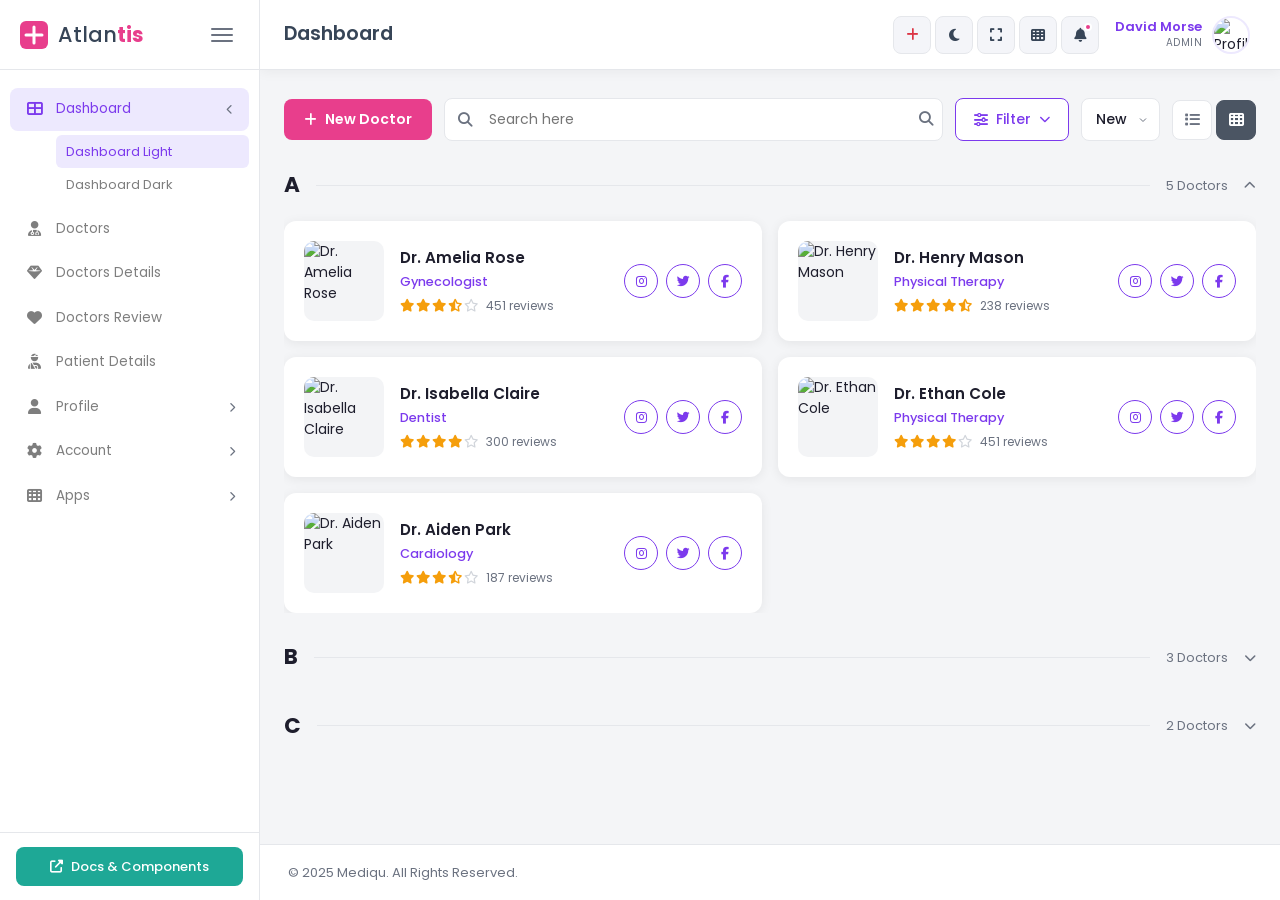
==== doctors.html @ 60a99cbd "worked on the doctors page" ====
<!doctype html>
<html lang="en">
  <head>
    <meta charset="UTF-8" />
    <meta name="viewport" content="width=device-width, initial-scale=1.0" />
    <title>Atlantis - Doctors</title>

    <!-- Google Font -->
    <link
      href="https://fonts.googleapis.com/css2?family=Poppins:wght@300;400;500;600;700&display=swap"
      rel="stylesheet"
    />

    <!-- Bootstrap 5 -->
    <link
      href="https://cdn.jsdelivr.net/npm/bootstrap@5.3.3/dist/css/bootstrap.min.css"
      rel="stylesheet"
    />

    <!-- Font Awesome -->
    <link
      href="https://cdnjs.cloudflare.com/ajax/libs/font-awesome/6.5.0/css/all.min.css"
      rel="stylesheet"
    />

     <!-- App CSS -->
    <link rel="stylesheet" href="css/layout.css" />
    <link rel="stylesheet" href="css/sidebar.css" />
    <link rel="stylesheet" href="css/header.css" />
    <link rel="stylesheet" href="css/dashboard.css" />
    <style>
      /* ── Reset & Base ── */
      *, *::before, *::after { box-sizing: border-box; margin: 0; padding: 0; }

      :root {
        --sidebar-w: 260px;
        --sidebar-collapsed-w: 70px;
        --header-h: 64px;
        --primary: #7c3aed;
        --primary-light: #ede9fe;
        --danger: #e83e8c;
        --success: #22c55e;
        --warning: #f59e0b;
        --info: #06b6d4;
        --text: #1e1e2d;
        --text-muted: #6b7280;
        --border: #e5e7eb;
        --bg: #f4f5f7;
        --card-bg: #ffffff;
        --sidebar-bg: #ffffff;
        --header-bg: #ffffff;
        --star: #f59e0b;
        --shadow: 0 2px 12px rgba(0,0,0,.07);
        --radius: 12px;
      }

      body {
        font-family: 'Poppins', sans-serif;
        background: var(--bg);
        color: var(--text);
        display: flex;
        min-height: 100vh;
      }

      /* ── Main Wrapper ── */
      .main-wrapper {
        margin-left: var(--sidebar-w);
        flex: 1;
        display: flex;
        flex-direction: column;
        min-height: 100vh;
        transition: margin-left .25s ease;
      }


      /* ── Page Content ── */
      .content-body { 
        flex: 1;
         padding: 28px 24px; 
        }

      /* ── Doctors Toolbar ── */
      .doctors-toolbar {
        display: flex;
        align-items: center;
        gap: 12px;
        margin-bottom: 28px;
        flex-wrap: wrap;
      }

      .btn-new-doctor {
        display: inline-flex;
        align-items: center;
        gap: 8px;
        background: var(--danger);
        color: #fff;
        font-size: .875rem;
        font-weight: 600;
        padding: 10px 20px;
        border-radius: 8px;
        border: none;
        cursor: pointer;
        white-space: nowrap;
        transition: opacity .2s;
        text-decoration: none;
      }
      .btn-new-doctor:hover { opacity: .88; color: #fff; }

      .search-wrap {
        flex: 1;
        min-width: 200px;
        position: relative;
      }
      .search-wrap input {
        width: 100%;
        padding: 10px 16px 10px 44px;
        border: 1.5px solid var(--border);
        border-radius: 8px;
        font-family: 'Poppins', sans-serif;
        font-size: .875rem;
        background: var(--card-bg);
        color: var(--text);
        outline: none;
        transition: border-color .2s;
      }
      .search-wrap input:focus { border-color: var(--primary); }
      .search-wrap .search-icon {
        position: absolute; left: 14px; top: 50%; transform: translateY(-50%);
        color: var(--text-muted); font-size: .9rem;
      }
      .search-wrap .search-submit {
        position: absolute; right: 10px; top: 50%; transform: translateY(-50%);
        background: none; border: none; cursor: pointer;
        color: var(--text-muted); font-size: .9rem;
      }

      .filter-btn {
        display: inline-flex; align-items: center; gap: 8px;
        padding: 10px 18px;
        border: 1.5px solid var(--primary);
        border-radius: 8px;
        background: var(--card-bg);
        color: var(--primary);
        font-family: 'Poppins', sans-serif;
        font-size: .875rem;
        font-weight: 500;
        cursor: pointer;
        white-space: nowrap;
        transition: background .15s;
      }
      .filter-btn:hover { background: var(--primary-light); }

      .sort-select {
        padding: 10px 32px 10px 14px;
        border: 1.5px solid var(--border);
        border-radius: 8px;
        background: var(--card-bg);
        color: var(--text);
        font-family: 'Poppins', sans-serif;
        font-size: .875rem;
        font-weight: 500;
        cursor: pointer;
        outline: none;
        appearance: none;
        background-image: url("data:image/svg+xml,%3Csvg xmlns='http://www.w3.org/2000/svg' width='12' height='12' viewBox='0 0 24 24' fill='none' stroke='%236b7280' stroke-width='2'%3E%3Cpath d='M6 9l6 6 6-6'/%3E%3C/svg%3E");
        background-repeat: no-repeat;
        background-position: right 10px center;
      }

      .view-toggle {
        display: flex; gap: 4px;
      }
      .view-btn {
        width: 40px; height: 40px;
        display: flex; align-items: center; justify-content: center;
        border: 1.5px solid var(--border);
        border-radius: 8px;
        background: var(--card-bg);
        cursor: pointer;
        color: var(--text-muted);
        font-size: .95rem;
        transition: all .15s;
      }
      .view-btn.active {
        background: #4b5563;
        color: #fff;
        border-color: #4b5563;
      }
      .view-btn:not(.active):hover { background: var(--primary-light); color: var(--primary); border-color: var(--primary); }

      /* ── Alpha Section ── */
      .alpha-section { margin-bottom: 28px; }

      .alpha-header {
        display: flex;
        align-items: center;
        gap: 16px;
        margin-bottom: 8px;
        cursor: pointer;
        user-select: none;
      }
      .alpha-header:hover .alpha-letter { color: var(--primary); }

      .alpha-letter {
        font-size: 1.35rem;
        font-weight: 700;
        color: var(--text);
        flex-shrink: 0;
        transition: color .2s;
      }
      .alpha-line {
        flex: 1;
        height: 1px;
        background: var(--border);
      }
      .alpha-count {
        font-size: .8rem;
        color: var(--text-muted);
        flex-shrink: 0;
      }
      .alpha-arrow {
        font-size: .75rem;
        color: var(--text-muted);
        flex-shrink: 0;
        transition: transform .28s ease;
      }
      .alpha-section.open .alpha-arrow { transform: rotate(180deg); }

      /* Accordion body */
      .alpha-body {
        overflow: hidden;
        max-height: 0;
        opacity: 0;
        transition: max-height .38s ease, opacity .28s ease, padding .28s ease;
        padding-top: 0;
      }
      .alpha-section.open .alpha-body {
        max-height: 3000px;
        opacity: 1;
        padding-top: 12px;
      }


      /* ── Doctor Card ── */
      .doctors-grid {
        display: grid;
        grid-template-columns: repeat(2, 1fr);
        gap: 16px;
      }

      @media (max-width: 900px) {
        .doctors-grid { grid-template-columns: 1fr; }
      }

      .doctor-card {
        background: var(--card-bg);
        border-radius: var(--radius);
        box-shadow: var(--shadow);
        padding: 20px;
        display: flex;
        align-items: center;
        gap: 16px;
        transition: box-shadow .2s, transform .2s;
      }
      .doctor-card:hover {
        box-shadow: 0 6px 24px rgba(124,58,237,.12);
        transform: translateY(-2px);
      }

      .doctor-photo {
        width: 80px; height: 80px;
        border-radius: 10px;
        object-fit: cover;
        flex-shrink: 0;
        background: #f3f4f6;
      }

      .doctor-info { flex: 1; min-width: 0; }
      .doctor-name {
        font-size: .95rem;
        font-weight: 600;
        color: var(--text);
        margin-bottom: 2px;
        white-space: nowrap;
        overflow: hidden;
        text-overflow: ellipsis;
      }
      .doctor-specialty {
        font-size: .8rem;
        font-weight: 500;
        color: var(--primary);
        margin-bottom: 6px;
      }

      .stars { display: flex; align-items: center; gap: 2px; }
      .star-icon { color: var(--star); font-size: .8rem; }
      .star-icon.half { color: var(--star); }
      .star-icon.empty { color: #d1d5db; }
      .reviews-count { font-size: .75rem; color: var(--text-muted); margin-left: 6px; }

      .social-icons {
        display: flex;
        gap: 8px;
        margin-left: auto;
        flex-shrink: 0;
      }
      .social-btn {
        width: 34px; height: 34px;
        border-radius: 50%;
        border: 1.5px solid var(--primary);
        background: none;
        display: flex; align-items: center; justify-content: center;
        color: var(--primary);
        font-size: .8rem;
        text-decoration: none;
        cursor: pointer;
        transition: background .15s, color .15s;
      }
      .social-btn:hover { background: var(--primary); color: #fff; }


         /* ── Dark theme ── */
      [data-theme="dark"] {
        --bg: #1a1a2e;
        --card-bg: #16213e;
        --sidebar-bg: #16213e;
        --header-bg: #16213e;
        --text: #e2e8f0;
        --text-muted: #94a3b8;
        --border: #2d3748;
        --primary-light: rgba(124,58,237,.15);
        --shadow: 0 2px 12px rgba(0,0,0,.3);
      }


      /* ── Mobile Responsiveness*/
@media (max-width: 768px) {
  .sidebar {
    position: fixed;
    left: -260px;
    z-index: 1050;
    transition: left 0.3s ease;
  }
  
  .sidebar.show {
    left: 0;
  }
  
  .main-wrapper {
    margin-left: 0 !important;
    width: 100%;
  }
  
  /* Sidebar overlay */
  .sidebar-overlay {
    position: fixed;
    top: 0;
    left: 0;
    right: 0;
    bottom: 0;
    background: rgba(0,0,0,0.5);
    z-index: 1040;
    opacity: 0;
    visibility: hidden;
    transition: opacity 0.3s ease, visibility 0.3s ease;
  }
  
  .sidebar-overlay.show {
    opacity: 1;
    visibility: visible;
  }
  
  /* Content body */
  .content-body {
    padding: 20px 16px !important;
  }
  
  .doctors-toolbar {
    display: grid;
    grid-template-columns: 1fr 1fr;
    gap: 12px;
    margin-bottom: 20px;
  }
  
  .btn-new-doctor {
    grid-column: 1 / -1;
    justify-content: center;
    width: 100%;
  }
  
  .search-wrap {
    grid-column: 1 / -1;
    min-width: auto;
  }
  
  .filter-btn {
    width: 100%;
    justify-content: center;
  }
  
  .sort-select {
    width: 100%;
  }
  
  .view-toggle {
    justify-content: center;
  }
  
  /* Alpha section headers */
  .alpha-header {
    gap: 12px;
    margin-bottom: 12px;
  }
  
  .alpha-letter {
    font-size: 1.2rem;
  }
  
  .alpha-count {
    font-size: 0.7rem;
  }
  
  /* Doctor cards */
  .doctors-grid {
    grid-template-columns: 1fr !important;
    gap: 14px;
  }
  
  .doctor-card {
    padding: 16px;
    gap: 12px;
    flex-wrap: wrap;
  }
  
  .doctor-photo {
    width: 70px;
    height: 70px;
  }
  
  .doctor-info {
    flex: 1;
    min-width: calc(100% - 82px);
  }
  
  .doctor-name {
    font-size: 0.9rem;
    white-space: normal;
    word-break: break-word;
  }
  
  .doctor-specialty {
    font-size: 0.75rem;
  }
  
  .stars {
    flex-wrap: wrap;
  }
  
  .star-icon {
    font-size: 0.7rem;
  }
  
  .reviews-count {
    font-size: 0.65rem;
  }
  
  .social-icons {
    width: 100%;
    justify-content: flex-start;
    margin-left: 0;
    gap: 6px;
  }
  
  .social-btn {
    width: 30px;
    height: 30px;
    font-size: 0.7rem;
  }
  
  .top-header .header-actions .d-none {
    display: none !important;
  }
  
  .profile-info {
    display: none;
  }
  
  .header-inner {
    padding: 0 12px;
  }
  
  .hamburger-btn {
    display: flex !important;
  }
  
  /* Page title */
  .page-title {
    font-size: 1rem;
  }
  
  /* Footer */
  .app-footer {
    padding: 12px 16px;
    font-size: 0.7rem;
    text-align: center;
  }
}

/*  480px (small phones) */
@media (max-width: 480px) {
  .content-body {
    padding: 16px 12px !important;
  }
  
  .doctors-toolbar {
    gap: 8px;
  }
  
  .btn-new-doctor {
    padding: 8px 16px;
    font-size: 0.8rem;
  }
  
  .filter-btn,
  .sort-select {
    padding: 8px 14px;
    font-size: 0.75rem;
  }
  
  .doctor-card {
    padding: 14px;
  }
  
  .doctor-photo {
    width: 60px;
    height: 60px;
  }
  
  .doctor-name {
    font-size: 0.85rem;
  }
  
  .alpha-letter {
    font-size: 1rem;
  }
  
  .alpha-count {
    font-size: 0.65rem;
  }
  
  /* Notification dropdown */
  .notif-dropdown {
    width: 280px !important;
    right: -60px !important;
  }
  
  /* Header actions spacing */
  .header-actions {
    gap: 8px;
  }
  
  .action-btn {
    width: 32px;
    height: 32px;
    font-size: 0.9rem;
  }
}

/* Landscape  */
@media (max-width: 768px) and (orientation: landscape) {
  .content-body {
    padding: 16px 20px !important;
  }
  
  .doctors-toolbar {
    grid-template-columns: repeat(2, 1fr);
  }
  
  .btn-new-doctor {
    grid-column: auto;
  }
  
  .search-wrap {
    grid-column: auto;
  }
  
  .doctor-card {
    flex-direction: row;
    flex-wrap: nowrap;
  }
  
  .doctor-info {
    min-width: auto;
  }
  
  .social-icons {
    width: auto;
    margin-left: auto;
  }
}

/* Tablet devices (769px - 1024px) */
@media (min-width: 769px) and (max-width: 1024px) {
  .doctors-grid {
    grid-template-columns: repeat(2, 1fr);
    gap: 16px;
  }
  
  .content-body {
    padding: 24px 20px;
  }
  
  .doctor-card {
    padding: 18px;
  }
  
  .search-wrap {
    min-width: 150px;
  }
  
  .btn-new-doctor {
    padding: 8px 16px;
  }
  
  .filter-btn,
  .sort-select {
    padding: 8px 14px;
  }
}

/* Show hamburger button on mobile */
.hamburger-btn {
  display: none;
}

@media (max-width: 768px) {
  .hamburger-btn {
    display: flex !important;
  }
}

.sidebar,
.sidebar-overlay,
.alpha-body {
  transition: all 0.3s ease;
}

@media (max-width: 768px) {
  .top-header {
    position: sticky;
    top: 0;
    z-index: 1020;
    background: var(--header-bg);
  }
  
  .app-footer {
    margin-top: auto;
  }
}

/* ── Mobile Responsiveness 768px (tablets and phones) */
@media (max-width: 768px) {
  .sidebar {
    position: fixed;
    left: -260px;
    z-index: 1050;
    transition: left 0.3s ease;
  }
  
  .sidebar.show {
    left: 0;
  }
  
  .main-wrapper {
    margin-left: 0 !important;
    width: 100%;
  }
  
  /* Sidebar overlay */
  .sidebar-overlay {
    position: fixed;
    top: 0;
    left: 0;
    right: 0;
    bottom: 0;
    background: rgba(0,0,0,0.5);
    z-index: 1040;
    opacity: 0;
    visibility: hidden;
    transition: opacity 0.3s ease, visibility 0.3s ease;
  }
  
  .sidebar-overlay.show {
    opacity: 1;
    visibility: visible;
  }
  
  /* Content body */
  .content-body {
    margin-top: 0;
    padding: 20px 16px !important;
  }
  
  .doctors-toolbar {
    display: grid;
    grid-template-columns: 1fr 1fr;
    gap: 12px;
    margin-bottom: 20px;
  }
  
  .btn-new-doctor {
    grid-column: 1 / -1;
    justify-content: center;
    width: 100%;
  }
  
  .search-wrap {
    grid-column: 1 / -1;
    min-width: auto;
  }
  
  .filter-btn {
    width: 100%;
    justify-content: center;
  }
  
  .sort-select {
    width: 100%;
  }
  
  .view-toggle {
    justify-content: center;
  }
  
  /* Alpha section headers */
  .alpha-header {
    gap: 12px;
    margin-bottom: 12px;
  }
  
  .alpha-letter {
    font-size: 1.2rem;
  }
  
  .alpha-count {
    font-size: 0.7rem;
  }
  
  .doctors-grid {
    grid-template-columns: 1fr !important;
    gap: 14px;
  }
  
  .doctor-card {
    padding: 16px;
    gap: 12px;
    flex-wrap: wrap;
  }
  
  .doctor-photo {
    width: 70px;
    height: 70px;
  }
  
  .doctor-info {
    flex: 1;
    min-width: calc(100% - 82px);
  }
  
  .doctor-name {
    font-size: 0.9rem;
    white-space: normal;
    word-break: break-word;
  }
  
  .doctor-specialty {
    font-size: 0.75rem;
  }
  
  .stars {
    flex-wrap: wrap;
  }
  
  .star-icon {
    font-size: 0.7rem;
  }
  
  .reviews-count {
    font-size: 0.65rem;
  }
  
  .social-icons {
    width: 100%;
    justify-content: flex-start;
    margin-left: 0;
    gap: 6px;
  }
  
  .social-btn {
    width: 30px;
    height: 30px;
    font-size: 0.7rem;
  }
  
  .top-header .header-actions .d-none {
    display: none !important;
  }
  
  .profile-info {
    display: none;
  }
  
  .header-inner {
    padding: 0 12px;
  }
  
  .hamburger-btn {
    display: flex !important;
  }
  
  /* Page title */
  .page-title {
    font-size: 1rem;
  }
  
  /* Footer */
  .app-footer {
    padding: 12px 16px;
    font-size: 0.7rem;
    text-align: center;
  }
}

/* Devices up to 480px (small phones) */
@media (max-width: 480px) {
  .content-body {
    margin-top: 0;
    padding: 16px 12px !important;
  }
  
  .doctors-toolbar {
    gap: 8px;
  }
  
  .btn-new-doctor {
    padding: 8px 16px;
    font-size: 0.8rem;
  }
  
  .filter-btn,
  .sort-select {
    padding: 8px 14px;
    font-size: 0.75rem;
  }
  
  .doctor-card {
    padding: 14px;
  }
  
  .doctor-photo {
    width: 60px;
    height: 60px;
  }
  
  .doctor-name {
    font-size: 0.85rem;
  }
  
  .alpha-letter {
    font-size: 1rem;
  }
  
  .alpha-count {
    font-size: 0.65rem;
  }
  
  /* Notification dropdown  */
  .notif-dropdown {
    width: 280px !important;
    right: -60px !important;
  }
  
  /* Header actions spacing */
  .header-actions {
    gap: 8px;
  }
  
  .action-btn {
    width: 32px;
    height: 32px;
    font-size: 0.9rem;
  }
}

/* Landscape mode for phones */
@media (max-width: 768px) and (orientation: landscape) {
  .content-body {
    padding: 16px 20px !important;
  }
  
  .doctors-toolbar {
    grid-template-columns: repeat(2, 1fr);
  }
  
  .btn-new-doctor {
    grid-column: auto;
  }
  
  .search-wrap {
    grid-column: auto;
  }
  
  .doctor-card {
    flex-direction: row;
    flex-wrap: nowrap;
  }
  
  .doctor-info {
    min-width: auto;
  }
  
  .social-icons {
    width: auto;
    margin-left: auto;
  }
}

/* Tablet devices (769px - 1024px) */
@media (min-width: 769px) and (max-width: 1024px) {
  .doctors-grid {
    grid-template-columns: repeat(2, 1fr);
    gap: 16px;
  }
  
  .content-body {
    margin-top: 0;
    padding: 24px 20px;
  }
  
  .doctor-card {
    padding: 18px;
  }
  
  .search-wrap {
    min-width: 150px;
  }
  
  .btn-new-doctor {
    padding: 8px 16px;
  }
  
  .filter-btn,
  .sort-select {
    padding: 8px 14px;
  }
}

/* Show hamburger button on mobile */
.hamburger-btn {
  display: none;
}

@media (max-width: 768px) {
  .hamburger-btn {
    display: flex !important;
  }
}

/* Ensure smooth transitions */
.sidebar,
.sidebar-overlay,
.alpha-body {
  transition: all 0.3s ease;
}

@media (max-width: 768px) {
  .top-header {
    position: sticky;
    top: 0;
    z-index: 1020;
    background: var(--header-bg);
  }
  
  .app-footer {
    margin-top: auto;
  }
}
    </style>
  </head>

  <body data-theme="light">
   <aside class="sidebar" id="sidebar">
      <!-- Logo -->
      <div class="sidebar-logo">
        <a href="index.html" class="logo-link">
          <div class="logo-icon">
            <svg width="28" height="28" viewBox="0 0 28 28" fill="none">
              <rect width="28" height="28" rx="6" fill="#e83e8c" />
              <path
                d="M14 6v16M6 14h16"
                stroke="#fff"
                stroke-width="3"
                stroke-linecap="round"
              />
            </svg>
          </div>
          <span class="logo-text">Atlan<strong>tis</strong></span>
        </a>
        <button
          class="sidebar-toggle-btn"
          id="sidebarToggle"
          aria-label="Toggle sidebar"
        >
          <span></span><span></span><span></span>
        </button>
      </div>

      <!-- Nav Menu -->
      <nav class="sidebar-nav">
        <ul class="nav-list">
          <li class="nav-item has-submenu open active">
            <a href="#" class="nav-link">
              <span class="nav-icon"><i class="fas fa-th-large"></i></span>
              <span class="nav-label">Dashboard</span>
              <i class="fas fa-chevron-down nav-arrow"></i>
            </a>
            <ul class="submenu">
              <li class="active"><a href="index.html">Dashboard Light</a></li>
              <li><a href="#">Dashboard Dark</a></li>
            </ul>
          </li>

          <li class="nav-item">
            <a href="#" class="nav-link">
              <span class="nav-icon"><i class="fas fa-user-md"></i></span>
              <span class="nav-label">Doctors</span>
            </a>
          </li>

          <li class="nav-item">
            <a href="#" class="nav-link">
              <span class="nav-icon"><i class="fas fa-gem"></i></span>
              <span class="nav-label">Doctors Details</span>
            </a>
          </li>

          <li class="nav-item">
            <a href="#" class="nav-link">
              <span class="nav-icon"><i class="fas fa-heart"></i></span>
              <span class="nav-label">Doctors Review</span>
            </a>
          </li>

          <li class="nav-item">
            <a href="#" class="nav-link">
              <span class="nav-icon"><i class="fas fa-user-injured"></i></span>
              <span class="nav-label">Patient Details</span>
            </a>
          </li>

          <li class="nav-item has-submenu">
            <a href="#" class="nav-link">
              <span class="nav-icon"><i class="fas fa-user"></i></span>
              <span class="nav-label">Profile</span>
              <i class="fas fa-chevron-right nav-arrow"></i>
            </a>
            <ul class="submenu">
              <li><a href="#">Overview</a></li>
              <li><a href="#">Projects</a></li>
              <li><a href="#">Documents</a></li>
              <li><a href="#">Activity</a></li>
            </ul>
          </li>

          <li class="nav-item has-submenu">
            <a href="#" class="nav-link">
              <span class="nav-icon"><i class="fas fa-cog"></i></span>
              <span class="nav-label">Account</span>
              <i class="fas fa-chevron-right nav-arrow"></i>
            </a>
            <ul class="submenu">
              <li><a href="#">Overview</a></li>
              <li><a href="#">Settings</a></li>
              <li><a href="#">Security</a></li>
              <li><a href="#">Billing</a></li>
            </ul>
          </li>

          <li class="nav-item has-submenu">
            <a href="#" class="nav-link">
              <span class="nav-icon"><i class="fas fa-th"></i></span>
              <span class="nav-label">Apps</span>
              <i class="fas fa-chevron-right nav-arrow"></i>
            </a>
            <ul class="submenu">
              <li><a href="#">Calendar</a></li>
              <li><a href="#">Email</a></li>
              <li><a href="#">Chat</a></li>
            </ul>
          </li>
        </ul>
      </nav>

      <!-- Docs Button -->
      <div class="sidebar-footer">
        <a href="#" class="docs-btn">
          <i class="fas fa-external-link-alt me-2"></i>Docs &amp; Components
        </a>
      </div>
    </aside>
    <!-- ── End Sidebar ── -->

    <!-- ── Main Wrapper ── -->
    <div class="main-wrapper" id="mainWrapper">
      <!-- ── Top Header ── -->
      <header class="top-header" id="topHeader">
        <div class="header-inner">
          <!-- Left: Page title -->
          <div class="header-left">
            <button
              class="hamburger-btn"
              id="hamburgerBtn"
              aria-label="Toggle menu"
            >
              <i class="fas fa-bars"></i>
            </button>
            <span class="page-title">Dashboard</span>
          </div>

          <!-- Right: Actions -->
          <ul class="header-actions">
            <!-- Plus / Add -->
            <li>
              <button class="action-btn text-danger" aria-label="Add">
                <i class="fas fa-plus"></i>
              </button>
            </li>

            <!-- Theme toggle -->
            <li>
              <button
                class="action-btn"
                id="themeToggleBtn"
                aria-label="Toggle theme"
              >
                <i class="fas fa-moon" id="themeIcon"></i>
              </button>
            </li>

            <!-- Fullscreen -->
            <li class="d-none d-sm-block">
              <button
                class="action-btn"
                id="fullscreenBtn"
                aria-label="Fullscreen"
              >
                <i class="fas fa-expand"></i>
              </button>
            </li>

            <!-- Apps grid -->
            <li>
              <button class="action-btn" aria-label="Apps">
                <i class="fas fa-th"></i>
              </button>
            </li>

            <!-- Notifications -->
            <li class="dropdown">
              <button
                class="action-btn position-relative"
                data-bs-toggle="dropdown"
                aria-label="Notifications"
              >
                <i class="fas fa-bell"></i>
                <span class="notif-dot"></span>
              </button>
              <div class="dropdown-menu dropdown-menu-end notif-dropdown">
                <h6 class="dropdown-header">Notifications</h6>
                <div class="notif-list">
                  <a href="#" class="notif-item">
                    <div class="notif-avatar bg-primary">DM</div>
                    <div class="notif-text">
                      <p>Dr. sultads sent you a photo</p>
                      <small>29 July - 02:26 PM</small>
                    </div>
                  </a>
                  <a href="#" class="notif-item">
                    <div class="notif-avatar bg-success">KG</div>
                    <div class="notif-text">
                      <p>Report created successfully</p>
                      <small>29 July - 02:26 PM</small>
                    </div>
                  </a>
                  <a href="#" class="notif-item">
                    <div class="notif-avatar bg-warning">
                      <i class="fas fa-home"></i>
                    </div>
                    <div class="notif-text">
                      <p>Reminder: Treatment Time!</p>
                      <small>29 July - 02:26 PM</small>
                    </div>
                  </a>
                </div>
                <a href="#" class="notif-footer"
                  >See all notifications <i class="fas fa-arrow-right ms-1"></i
                ></a>
              </div>
            </li>

            <!-- Profile -->
            <li class="dropdown">
              <a href="#" class="profile-btn" data-bs-toggle="dropdown">
                <div class="profile-info">
                  <span class="profile-name">David Morse</span>
                  <small class="profile-role">ADMIN</small>
                </div>
                <img
                  src="https://i.pravatar.cc/40?img=47"
                  alt="Profile"
                  class="profile-avatar"
                />
              </a>
              <ul class="dropdown-menu dropdown-menu-end profile-dropdown">
                <li>
                  <div class="py-2 px-3 d-flex align-items-center">
                    <img
                      src="https://i.pravatar.cc/40?img=47"
                      class="rounded-circle me-2"
                      width="36"
                      height="36"
                      alt=""
                    />
                    <div>
                      <h6 class="mb-0 fs-6">Johndoe</h6>
                      <small class="text-muted">Super Admin</small>
                    </div>
                  </div>
                </li>
                <li><hr class="dropdown-divider" /></li>
                <li>
                  <a class="dropdown-item" href="#"
                    ><i class="fas fa-user me-2 text-primary"></i>Profile</a
                  >
                </li>
                <li>
                  <a class="dropdown-item" href="#"
                    ><i class="fas fa-chart-pie me-2 text-primary"></i>My
                    Project <span class="badge bg-primary ms-1">4</span></a
                  >
                </li>
                <li>
                  <a class="dropdown-item" href="#"
                    ><i class="fas fa-envelope me-2 text-primary"></i>Message</a
                  >
                </li>
                <li>
                  <a class="dropdown-item" href="#"
                    ><i class="fas fa-bell me-2 text-primary"></i
                    >Notification</a
                  >
                </li>
                <li>
                  <a class="dropdown-item" href="#"
                    ><i class="fas fa-cog me-2 text-primary"></i>Settings</a
                  >
                </li>
                <li><hr class="dropdown-divider" /></li>
                <li>
                  <a class="dropdown-item text-danger" href="#"
                    ><i class="fas fa-sign-out-alt me-2"></i>Logout</a
                  >
                </li>
              </ul>
            </li>
          </ul>
        </div>
      </header>
      <!-- ── End Header ── -->

      <!-- ── Page Content ── -->
      <main class="content-body">
        <!-- Toolbar -->
        <div class="doctors-toolbar">
          <a href="#" class="btn-new-doctor">
            <i class="fas fa-plus"></i> New Doctor
          </a>

          <div class="search-wrap">
            <i class="fas fa-search search-icon"></i>
            <input type="text" placeholder="Search here"/>
            <button class="search-submit"><i class="fas fa-search"></i></button>
          </div>

          <button class="filter-btn">
            <i class="fas fa-sliders-h"></i> Filter
            <i class="fas fa-chevron-down" style="font-size:.7rem;"></i>
          </button>

          <select class="sort-select">
            <option>New</option>
            <option>Old</option>
            <option>A–Z</option>
            <option>Z–A</option>
          </select>

          <div class="view-toggle">
            <button class="view-btn" title="List view">
              <i class="fas fa-list"></i>
            </button>
            <button class="view-btn active" title="Grid view">
              <i class="fas fa-th"></i>
            </button>
          </div>
        </div>

       <!-- Section A -->
        <div class="alpha-section open">
          <div class="alpha-header">
            <span class="alpha-letter">A</span>
            <div class="alpha-line"></div>
            <span class="alpha-count">5 Doctors</span>
            <i class="fas fa-chevron-down alpha-arrow"></i>
          </div>
          <div class="alpha-body">
          <div class="doctors-grid">

            <div class="doctor-card">
              <img src="https://i.pravatar.cc/150?img=47" alt="Dr. Amelia Rose" class="doctor-photo"/>
              <div class="doctor-info">
                <div class="doctor-name">Dr. Amelia Rose</div>
                <div class="doctor-specialty">Gynecologist</div>
                <div class="stars">
                  <i class="fas fa-star star-icon"></i>
                  <i class="fas fa-star star-icon"></i>
                  <i class="fas fa-star star-icon"></i>
                  <i class="fas fa-star-half-alt star-icon half"></i>
                  <i class="far fa-star star-icon empty"></i>
                  <span class="reviews-count">451 reviews</span>
                </div>
              </div>
              <div class="social-icons">
                <a href="#" class="social-btn"><i class="fab fa-instagram"></i></a>
                <a href="#" class="social-btn"><i class="fab fa-twitter"></i></a>
                <a href="#" class="social-btn"><i class="fab fa-facebook-f"></i></a>
              </div>
            </div>

            <div class="doctor-card">
              <img src="https://i.pravatar.cc/150?img=12" alt="Dr. Henry Mason" class="doctor-photo"/>
              <div class="doctor-info">
                <div class="doctor-name">Dr. Henry Mason</div>
                <div class="doctor-specialty">Physical Therapy</div>
                <div class="stars">
                  <i class="fas fa-star star-icon"></i>
                  <i class="fas fa-star star-icon"></i>
                  <i class="fas fa-star star-icon"></i>
                  <i class="fas fa-star star-icon"></i>
                  <i class="fas fa-star-half-alt star-icon half"></i>
                  <span class="reviews-count">238 reviews</span>
                </div>
              </div>
              <div class="social-icons">
                <a href="#" class="social-btn"><i class="fab fa-instagram"></i></a>
                <a href="#" class="social-btn"><i class="fab fa-twitter"></i></a>
                <a href="#" class="social-btn"><i class="fab fa-facebook-f"></i></a>
              </div>
            </div>

            <div class="doctor-card">
              <img src="https://i.pravatar.cc/150?img=36" alt="Dr. Isabella Claire" class="doctor-photo"/>
              <div class="doctor-info">
                <div class="doctor-name">Dr. Isabella Claire</div>
                <div class="doctor-specialty">Dentist</div>
                <div class="stars">
                  <i class="fas fa-star star-icon"></i>
                  <i class="fas fa-star star-icon"></i>
                  <i class="fas fa-star star-icon"></i>
                  <i class="fas fa-star star-icon"></i>
                  <i class="far fa-star star-icon empty"></i>
                  <span class="reviews-count">300 reviews</span>
                </div>
              </div>
              <div class="social-icons">
                <a href="#" class="social-btn"><i class="fab fa-instagram"></i></a>
                <a href="#" class="social-btn"><i class="fab fa-twitter"></i></a>
                <a href="#" class="social-btn"><i class="fab fa-facebook-f"></i></a>
              </div>
            </div>

            <div class="doctor-card">
              <img src="https://i.pravatar.cc/150?img=52" alt="Dr. Ethan Cole" class="doctor-photo"/>
              <div class="doctor-info">
                <div class="doctor-name">Dr. Ethan Cole</div>
                <div class="doctor-specialty">Physical Therapy</div>
                <div class="stars">
                  <i class="fas fa-star star-icon"></i>
                  <i class="fas fa-star star-icon"></i>
                  <i class="fas fa-star star-icon"></i>
                  <i class="fas fa-star star-icon"></i>
                  <i class="far fa-star star-icon empty"></i>
                  <span class="reviews-count">451 reviews</span>
                </div>
              </div>
              <div class="social-icons">
                <a href="#" class="social-btn"><i class="fab fa-instagram"></i></a>
                <a href="#" class="social-btn"><i class="fab fa-twitter"></i></a>
                <a href="#" class="social-btn"><i class="fab fa-facebook-f"></i></a>
              </div>
            </div>

            <div class="doctor-card">
              <img src="https://i.pravatar.cc/150?img=25" alt="Dr. Aiden Park" class="doctor-photo"/>
              <div class="doctor-info">
                <div class="doctor-name">Dr. Aiden Park</div>
                <div class="doctor-specialty">Cardiology</div>
                <div class="stars">
                  <i class="fas fa-star star-icon"></i>
                  <i class="fas fa-star star-icon"></i>
                  <i class="fas fa-star star-icon"></i>
                  <i class="fas fa-star-half-alt star-icon half"></i>
                  <i class="far fa-star star-icon empty"></i>
                  <span class="reviews-count">187 reviews</span>
                </div>
              </div>
              <div class="social-icons">
                <a href="#" class="social-btn"><i class="fab fa-instagram"></i></a>
                <a href="#" class="social-btn"><i class="fab fa-twitter"></i></a>
                <a href="#" class="social-btn"><i class="fab fa-facebook-f"></i></a>
              </div>
            </div>

          </div>
          </div><!-- end alpha-body -->
        </div>

        <!-- Section B -->
        <div class="alpha-section">
          <div class="alpha-header">
            <span class="alpha-letter">B</span>
            <div class="alpha-line"></div>
            <span class="alpha-count">3 Doctors</span>
            <i class="fas fa-chevron-down alpha-arrow"></i>
          </div>
          <div class="alpha-body">
          <div class="doctors-grid">

            <div class="doctor-card">
              <img src="https://i.pravatar.cc/150?img=32" alt="Dr. Bella Turner" class="doctor-photo"/>
              <div class="doctor-info">
                <div class="doctor-name">Dr. Bella Turner</div>
                <div class="doctor-specialty">Neurology</div>
                <div class="stars">
                  <i class="fas fa-star star-icon"></i>
                  <i class="fas fa-star star-icon"></i>
                  <i class="fas fa-star star-icon"></i>
                  <i class="fas fa-star star-icon"></i>
                  <i class="fas fa-star star-icon"></i>
                  <span class="reviews-count">512 reviews</span>
                </div>
              </div>
              <div class="social-icons">
                <a href="#" class="social-btn"><i class="fab fa-instagram"></i></a>
                <a href="#" class="social-btn"><i class="fab fa-twitter"></i></a>
                <a href="#" class="social-btn"><i class="fab fa-facebook-f"></i></a>
              </div>
            </div>

            <div class="doctor-card">
              <img src="https://i.pravatar.cc/150?img=60" alt="Dr. Brian Clark" class="doctor-photo"/>
              <div class="doctor-info">
                <div class="doctor-name">Dr. Brian Clark</div>
                <div class="doctor-specialty">Orthopedics</div>
                <div class="stars">
                  <i class="fas fa-star star-icon"></i>
                  <i class="fas fa-star star-icon"></i>
                  <i class="fas fa-star star-icon"></i>
                  <i class="fas fa-star-half-alt star-icon half"></i>
                  <i class="far fa-star star-icon empty"></i>
                  <span class="reviews-count">204 reviews</span>
                </div>
              </div>
              <div class="social-icons">
                <a href="#" class="social-btn"><i class="fab fa-instagram"></i></a>
                <a href="#" class="social-btn"><i class="fab fa-twitter"></i></a>
                <a href="#" class="social-btn"><i class="fab fa-facebook-f"></i></a>
              </div>
            </div>

            <div class="doctor-card">
              <img src="https://i.pravatar.cc/150?img=14" alt="Dr. Brandon Lee" class="doctor-photo"/>
              <div class="doctor-info">
                <div class="doctor-name">Dr. Brandon Lee</div>
                <div class="doctor-specialty">Dermatology</div>
                <div class="stars">
                  <i class="fas fa-star star-icon"></i>
                  <i class="fas fa-star star-icon"></i>
                  <i class="fas fa-star star-icon"></i>
                  <i class="fas fa-star star-icon"></i>
                  <i class="far fa-star star-icon empty"></i>
                  <span class="reviews-count">329 reviews</span>
                </div>
              </div>
              <div class="social-icons">
                <a href="#" class="social-btn"><i class="fab fa-instagram"></i></a>
                <a href="#" class="social-btn"><i class="fab fa-twitter"></i></a>
                <a href="#" class="social-btn"><i class="fab fa-facebook-f"></i></a>
              </div>
            </div>

          </div>
          </div><!-- end alpha-body -->
        </div>

        <!-- Section C -->
        <div class="alpha-section">
          <div class="alpha-header">
            <span class="alpha-letter">C</span>
            <div class="alpha-line"></div>
            <span class="alpha-count">2 Doctors</span>
            <i class="fas fa-chevron-down alpha-arrow"></i>
          </div>
          <div class="alpha-body">
          <div class="doctors-grid">

            <div class="doctor-card">
              <img src="https://i.pravatar.cc/150?img=41" alt="Dr. Clara Mitchell" class="doctor-photo"/>
              <div class="doctor-info">
                <div class="doctor-name">Dr. Clara Mitchell</div>
                <div class="doctor-specialty">Pediatrics</div>
                <div class="stars">
                  <i class="fas fa-star star-icon"></i>
                  <i class="fas fa-star star-icon"></i>
                  <i class="fas fa-star star-icon"></i>
                  <i class="fas fa-star star-icon"></i>
                  <i class="fas fa-star-half-alt star-icon half"></i>
                  <span class="reviews-count">398 reviews</span>
                </div>
              </div>
              <div class="social-icons">
                <a href="#" class="social-btn"><i class="fab fa-instagram"></i></a>
                <a href="#" class="social-btn"><i class="fab fa-twitter"></i></a>
                <a href="#" class="social-btn"><i class="fab fa-facebook-f"></i></a>
              </div>
            </div>

            <div class="doctor-card">
              <img src="https://i.pravatar.cc/150?img=57" alt="Dr. Carlos Vega" class="doctor-photo"/>
              <div class="doctor-info">
                <div class="doctor-name">Dr. Carlos Vega</div>
                <div class="doctor-specialty">Orthopedics</div>
                <div class="stars">
                  <i class="fas fa-star star-icon"></i>
                  <i class="fas fa-star star-icon"></i>
                  <i class="fas fa-star star-icon"></i>
                  <i class="fas fa-star star-icon"></i>
                  <i class="far fa-star star-icon empty"></i>
                  <span class="reviews-count">275 reviews</span>
                </div>
              </div>
              <div class="social-icons">
                <a href="#" class="social-btn"><i class="fab fa-instagram"></i></a>
                <a href="#" class="social-btn"><i class="fab fa-twitter"></i></a>
                <a href="#" class="social-btn"><i class="fab fa-facebook-f"></i></a>
              </div>
            </div>

          </div>
          </div><!-- end alpha-body -->
        </div>

      </main>
      <!-- ── End Page Content ── -->

         <!-- Footer -->
      <footer class="app-footer">
        <span>© 2025 Mediqu. All Rights Reserved.</span>
      </footer>
    </div>

    <!-- Sidebar overlay -->
    <div class="sidebar-overlay" id="sidebarOverlay"></div>

       <!-- Bootstrap JS -->
    <script src="https://cdn.jsdelivr.net/npm/bootstrap@5.3.3/dist/js/bootstrap.bundle.min.js"></script>
    <!-- Chart.js -->
    <script src="https://cdn.jsdelivr.net/npm/chart.js@4.4.3/dist/chart.umd.min.js"></script>
    <!-- App JS -->
    <script type="module" src="js/main.js"></script>

    <script>

        // Mobile sidebar toggle
    const hamburgerBtn = document.getElementById('hamburgerBtn');
    const sidebar = document.getElementById('sidebar');
    const sidebarOverlay = document.getElementById('sidebarOverlay');

if (hamburgerBtn && sidebar && sidebarOverlay) {
  hamburgerBtn.addEventListener('click', () => {
    sidebar.classList.toggle('show');
    sidebarOverlay.classList.toggle('show');
  });
  
  sidebarOverlay.addEventListener('click', () => {
    sidebar.classList.remove('show');
    sidebarOverlay.classList.remove('show');
  });
}

      document.querySelectorAll('.alpha-header').forEach(header => {
        header.addEventListener('click', () => {
          const thisSection = header.closest('.alpha-section');
          const isAlreadyOpen = thisSection.classList.contains('open');

          document.querySelectorAll('.alpha-section').forEach(sec => {
            sec.classList.remove('open');
          });

          if (!isAlreadyOpen) {
            thisSection.classList.add('open');
          }
        });
      });
    </script>
  </body>
</html>
---- css/layout.css ----
/* ================================================================
   layout.css  –  CSS variables, body reset, main layout structure
   ================================================================ */

/* ── Design Tokens ── */
:root {
  /* Primary purple (Mediqu brand) */
  --primary:        #7b2fbe;
  --primary-light:  #f0e6fa;
  --primary-dark:   #5a1f96;

  /* Accent red (logo cross) */
  --accent:         #e83e8c;

  /* Greens / status */
  --success:        #209f84;
  --warning:        #f0a500;
  --danger:         #ee3232;
  --info:           #2d28ff;

  /* Backgrounds */
  --bg-body:        #f4f5f9;
  --bg-card:        #ffffff;
  --bg-sidebar:     #ffffff;
  --bg-header:      #ffffff;

  /* Text */
  --text-heading:   #374557;
  --text-body:      #6e6e6e;
  --text-muted:     #a0a0a0;
  --text-nav:       #7e7e7e;
  --text-nav-hover: #374557;

  /* Borders */
  --border:         #eeeeee;

  /* Layout sizes */
  --sidebar-width:  260px;
  --header-height:  70px;
  --radius-card:    12px;

  /* Shadows */
  --shadow-card:    0 2px 16px rgba(0, 0, 0, 0.06);
  --shadow-header:  0 2px 12px rgba(0, 0, 0, 0.05);

  /* Transitions */
  --transition:     all 0.25s ease;
}

/* ── Dark Theme Overrides ── */
[data-theme="dark"] {
  --bg-body:        #1d2333;
  --bg-card:        #242c3d;
  --bg-sidebar:     #1a2236;
  --bg-header:      #242c3d;
  --text-heading:   #e0e0e0;
  --text-body:      #a9b0c0;
  --text-muted:     #6b7280;
  --text-nav:       #8899aa;
  --text-nav-hover: #ffffff;
  --border:         #2d3748;
  --shadow-card:    0 2px 16px rgba(0, 0, 0, 0.3);
}

/* ── Base Reset ── */
*, *::before, *::after { box-sizing: border-box; margin: 0; padding: 0; }

html { scroll-behavior: smooth; }

body {
  font-family: 'Poppins', sans-serif;
  font-size: 14px;
  background: var(--bg-body);
  color: var(--text-body);
  transition: background var(--transition), color var(--transition);
  overflow-x: hidden;
}

a { text-decoration: none; color: inherit; }

/* ── Layout Shell ── */
.main-wrapper {
  margin-left: var(--sidebar-width);
  min-height: 100vh;
  display: flex;
  flex-direction: column;
  transition: margin-left 0.3s ease;
}

/* When sidebar is collapsed */
body.sidebar-collapsed .main-wrapper {
  margin-left: 80px;
}

/* ── Page content ── */
.content-body {
  flex: 1;
  padding: 30px 28px;
  margin-top: var(--header-height);
}

/* ── Footer ── */
.app-footer {
  padding: 18px 28px;
  font-size: 13px;
  color: var(--text-muted);
  border-top: 1px solid var(--border);
  background: var(--bg-card);
}

/* ── Scrollbar ── */
::-webkit-scrollbar { width: 5px; height: 5px; }
::-webkit-scrollbar-track { background: transparent; }
::-webkit-scrollbar-thumb { background: #ccc; border-radius: 10px; }

/* ── Responsive ── */
@media (max-width: 768px) {
  .main-wrapper { margin-left: 0; }
  .content-body { padding: 20px 16px; }
}
---- css/sidebar.css ----
/* ================================================================
   sidebar.css  –  Left sidebar: logo, nav, submenu, collapse
   ================================================================ */

.sidebar {
  position: fixed;
  top: 0;
  left: 0;
  width: var(--sidebar-width);
  height: 100vh;
  background: var(--bg-sidebar);
  border-right: 1px solid var(--border);
  display: flex;
  flex-direction: column;
  z-index: 1000;
  transition: width 0.3s ease, transform 0.3s ease;
  overflow: hidden;
}

/* ── Logo area ── */
.sidebar-logo {
  height: var(--header-height);
  display: flex;
  align-items: center;
  justify-content: space-between;
  padding: 0 20px;
  border-bottom: 1px solid var(--border);
  flex-shrink: 0;
}

.logo-link {
  display: flex;
  align-items: center;
  gap: 10px;
  color: var(--text-heading);
  font-size: 1.3rem;
  font-weight: 500;
  white-space: nowrap;
}

.logo-link strong { color: var(--accent); }

.logo-icon {
  flex-shrink: 0;
  display: flex;
  align-items: center;
}

.sidebar-toggle-btn {
  display: flex;
  flex-direction: column;
  gap: 4px;
  background: none;
  border: none;
  cursor: pointer;
  padding: 6px;
}

.sidebar-toggle-btn span {
  display: block;
  width: 22px;
  height: 2px;
  background: var(--text-muted);
  border-radius: 2px;
  transition: var(--transition);
}

/* ── Scrollable nav ── */
.sidebar-nav {
  flex: 1;
  overflow-y: auto;
  padding: 16px 0;
}

.sidebar-nav::-webkit-scrollbar { width: 3px; }
.sidebar-nav::-webkit-scrollbar-thumb { background: #ddd; }

.nav-list {
  list-style: none;
  padding: 0;
  margin: 0;
}

/* ── Nav item ── */
.nav-item {
  margin: 2px 10px;
}

.nav-item .nav-link {
  display: flex;
  align-items: center;
  gap: 12px;
  padding: 10px 14px;
  border-radius: 8px;
  color: var(--text-nav);
  font-size: 13.5px;
  font-weight: 400;
  transition: var(--transition);
  cursor: pointer;
  white-space: nowrap;
}

.nav-item .nav-link:hover,
.nav-item.active > .nav-link {
  background: var(--primary-light);
  color: var(--primary);
}

.nav-icon {
  width: 20px;
  text-align: center;
  font-size: 15px;
  flex-shrink: 0;
  color: inherit;
}

.nav-label {
  flex: 1;
  transition: opacity 0.2s ease;
}

.nav-arrow {
  font-size: 10px;
  transition: transform 0.3s ease;
  color: var(--text-muted);
}

.nav-item.open > .nav-link .nav-arrow {
  transform: rotate(90deg);
}

/* ── Submenu ── */
.submenu {
  list-style: none;
  padding: 4px 0 4px 46px;
  margin: 0;
  display: none;
}

.nav-item.open > .submenu { display: block; }

.submenu li a {
  display: block;
  padding: 7px 10px;
  font-size: 13px;
  color: var(--text-nav);
  border-radius: 6px;
  transition: var(--transition);
}

.submenu li a:hover,
.submenu li.active > a {
  color: var(--primary);
  background: var(--primary-light);
}

/* ── Sidebar footer (Docs btn) ── */
.sidebar-footer {
  padding: 14px 16px;
  border-top: 1px solid var(--border);
  flex-shrink: 0;
}

.docs-btn {
  display: flex;
  align-items: center;
  justify-content: center;
  width: 100%;
  padding: 10px;
  background: #1ea896;
  color: #fff;
  border-radius: 8px;
  font-size: 13px;
  font-weight: 500;
  transition: var(--transition);
  white-space: nowrap;
  overflow: hidden;
}

.docs-btn:hover {
  background: #178a7b;
  color: #fff;
}

/* ── COLLAPSED state ── */
body.sidebar-collapsed .sidebar {
  width: 80px;
}

body.sidebar-collapsed .nav-label,
body.sidebar-collapsed .nav-arrow,
body.sidebar-collapsed .logo-text,
body.sidebar-collapsed .sidebar-footer .docs-btn span,
body.sidebar-collapsed .submenu {
  display: none !important;
}

body.sidebar-collapsed .nav-item .nav-link {
  justify-content: center;
  padding: 12px;
}

body.sidebar-collapsed .logo-link {
  justify-content: center;
}

body.sidebar-collapsed .docs-btn {
  padding: 10px;
  border-radius: 50%;
  width: 42px;
  height: 42px;
  margin: 0 auto;
}

body.sidebar-collapsed .nav-item {
  margin: 2px 8px;
}

/* ── Mobile overlay ── */
@media (max-width: 768px) {
  .sidebar {
    transform: translateX(-100%);
  }

  body.sidebar-open .sidebar {
    transform: translateX(0);
  }

  .sidebar-overlay {
    display: none;
    position: fixed;
    inset: 0;
    background: rgba(0, 0, 0, 0.4);
    z-index: 999;
  }

  body.sidebar-open .sidebar-overlay {
    display: block;
  }
}
---- css/header.css ----
/* ================================================================
   header.css  –  Top header bar styles
   ================================================================ */

.top-header {
  position: fixed;
  top: 0;
  left: var(--sidebar-width);
  right: 0;
  height: var(--header-height);
  background: var(--bg-header);
  border-bottom: 1px solid var(--border);
  box-shadow: var(--shadow-header);
  z-index: 900;
  transition: left 0.3s ease;
}

body.sidebar-collapsed .top-header { left: 80px; }

@media (max-width: 768px) {
  .top-header { left: 0; }
}

.header-inner {
  height: 100%;
  display: flex;
  align-items: center;
  justify-content: space-between;
  padding: 0 24px;
}

/* ── Left ── */
.header-left {
  display: flex;
  align-items: center;
  gap: 16px;
}

.hamburger-btn {
  background: none;
  border: none;
  font-size: 18px;
  color: var(--text-heading);
  cursor: pointer;
  padding: 4px;
  line-height: 1;
  transition: color 0.2s;
}

.hamburger-btn:hover { color: var(--primary); }

.page-title {
  font-size: 1.2rem;
  font-weight: 600;
  color: var(--text-heading);
}

/* ── Right actions ── */
.header-actions {
  display: flex;
  align-items: center;
  gap: 4px;
  list-style: none;
  margin: 0;
  padding: 0;
}

.action-btn {
  width: 38px;
  height: 38px;
  border: 1px solid var(--border);
  border-radius: 8px;
  background: var(--bg-body);
  color: var(--text-heading);
  font-size: 14px;
  cursor: pointer;
  display: flex;
  align-items: center;
  justify-content: center;
  transition: var(--transition);
  position: relative;
}

.action-btn:hover {
  background: var(--primary-light);
  border-color: var(--primary);
  color: var(--primary);
}

/* Notification dot */
.notif-dot {
  position: absolute;
  top: 6px;
  right: 6px;
  width: 8px;
  height: 8px;
  background: var(--danger);
  border-radius: 50%;
  border: 2px solid var(--bg-header);
}

/* ── Notifications dropdown ── */
.notif-dropdown {
  width: 300px;
  padding: 0;
  border: 1px solid var(--border);
  border-radius: 10px;
  box-shadow: 0 8px 30px rgba(0,0,0,0.1);
  background: var(--bg-card);
}

.notif-dropdown .dropdown-header {
  padding: 14px 16px 10px;
  font-size: 13px;
  font-weight: 600;
  color: var(--text-heading);
  border-bottom: 1px solid var(--border);
}

.notif-list { padding: 8px 0; }

.notif-item {
  display: flex;
  align-items: center;
  gap: 12px;
  padding: 10px 16px;
  transition: background 0.15s;
}

.notif-item:hover { background: var(--bg-body); }

.notif-avatar {
  width: 36px;
  height: 36px;
  border-radius: 50%;
  display: flex;
  align-items: center;
  justify-content: center;
  font-size: 12px;
  font-weight: 600;
  color: #fff;
  flex-shrink: 0;
}

.notif-text p {
  font-size: 12.5px;
  color: var(--text-heading);
  margin: 0 0 2px;
  line-height: 1.4;
}

.notif-text small { color: var(--text-muted); font-size: 11px; }

.notif-footer {
  display: block;
  text-align: center;
  padding: 12px;
  font-size: 13px;
  color: var(--primary);
  border-top: 1px solid var(--border);
  font-weight: 500;
}

.notif-footer:hover { background: var(--primary-light); }

/* ── Profile button ── */
.profile-btn {
  display: flex;
  align-items: center;
  gap: 10px;
  padding: 4px 6px;
  border-radius: 8px;
  transition: background 0.2s;
  cursor: pointer;
  margin-left: 6px;
}

.profile-btn:hover { background: var(--bg-body); }

.profile-info {
  text-align: right;
  display: flex;
  flex-direction: column;
}

.profile-name {
  font-size: 13px;
  font-weight: 600;
  color: var(--primary);
  line-height: 1.3;
}

.profile-role {
  font-size: 10px;
  color: var(--text-muted);
  text-transform: uppercase;
  letter-spacing: 0.5px;
}

.profile-avatar {
  width: 38px;
  height: 38px;
  border-radius: 50%;
  object-fit: cover;
  border: 2px solid var(--primary-light);
}

/* ── Profile dropdown ── */
.profile-dropdown {
  min-width: 200px;
  border: 1px solid var(--border);
  border-radius: 10px;
  box-shadow: 0 8px 30px rgba(0,0,0,0.1);
  background: var(--bg-card);
  padding: 0;
}

.profile-dropdown .dropdown-item {
  font-size: 13px;
  padding: 9px 16px;
  color: var(--text-body);
  transition: background 0.15s;
}

.profile-dropdown .dropdown-item:hover { background: var(--bg-body); }

.profile-dropdown .dropdown-divider { border-color: var(--border); margin: 4px 0; }
---- css/dashboard.css ----
/* ================================================================
   dashboard.css  –  Welcome bar, cards, charts, stats, tables
   ================================================================ */

/* ── Welcome section ── */
.welcome-title {
  font-size: 1.4rem;
  font-weight: 600;
  color: var(--primary);
}

.welcome-sub {
  color: var(--text-muted);
  font-size: 13.5px;
}

/* ── Search bar ── */
.search-area {
  display: flex;
  align-items: center;
  background: var(--bg-card);
  border: 1px solid var(--border);
  border-radius: 10px;
  overflow: hidden;
  min-width: 240px;
}

.search-input {
  border: none;
  background: transparent;
  padding: 9px 14px;
  font-size: 13px;
  color: var(--text-body);
  flex: 1;
  outline: none;
  box-shadow: none !important;
}

.search-input::placeholder { color: var(--text-muted); }

.search-btn {
  background: none;
  border: none;
  padding: 9px 14px;
  color: var(--text-muted);
  cursor: pointer;
  font-size: 14px;
  transition: color 0.2s;
}

.search-btn:hover { color: var(--primary); }

/* ── Dashboard card base ── */
.dash-card {
  background: var(--bg-card);
  border: 1px solid var(--border);
  border-radius: var(--radius-card);
  box-shadow: var(--shadow-card);
  transition: box-shadow 0.2s;
}

.dash-card:hover { box-shadow: 0 6px 24px rgba(0,0,0,0.09); }

.dash-card .card-header {
  display: flex;
  align-items: center;
  justify-content: space-between;
  padding: 18px 20px 12px;
  background: transparent;
  border-bottom: none;
}

.dash-card .card-title {
  font-size: 15px;
  font-weight: 600;
  color: var(--text-heading);
  margin: 0;
}

.dash-card .card-body {
  padding: 14px 20px 20px;
}

/* Three-dot menu button */
.btn-dots {
  background: none;
  border: none;
  color: var(--text-muted);
  cursor: pointer;
  padding: 4px 8px;
  border-radius: 6px;
  font-size: 14px;
  transition: background 0.15s, color 0.15s;
}

.btn-dots:hover { background: var(--bg-body); color: var(--text-heading); }

/* ── Chart legend ── */
.legend-item {
  display: flex;
  align-items: center;
  gap: 8px;
}

.legend-dot {
  width: 6px;
  border-radius: 3px;
  flex-shrink: 0;
  align-self: stretch;
  min-height: 32px;
}

.legend-item small {
  font-size: 12px;
  color: var(--text-muted);
  display: block;
  margin-bottom: 2px;
}

.legend-item h5 {
  font-size: 1.1rem;
  font-weight: 700;
  color: var(--text-heading);
  margin: 0;
}

/* ── Stat Cards ── */
.stat-card {
  border-radius: var(--radius-card);
  border: none;
  box-shadow: var(--shadow-card);
  overflow: hidden;
  transition: transform 0.2s, box-shadow 0.2s;
}

.stat-card:hover {
  transform: translateY(-3px);
  box-shadow: 0 8px 28px rgba(0,0,0,0.1);
}

.stat-card .card-body {
  display: flex;
  align-items: center;
  gap: 16px;
  padding: 20px;
  position: relative;
}

.stat-icon {
  width: 52px;
  height: 52px;
  border-radius: 12px;
  display: flex;
  align-items: center;
  justify-content: center;
  font-size: 20px;
  flex-shrink: 0;
}

.stat-info h3 {
  font-size: 1.5rem;
  font-weight: 700;
  margin: 0 0 2px;
}

.stat-info p {
  font-size: 12.5px;
  margin: 0;
  opacity: 0.85;
}

.stat-badge {
  position: absolute;
  top: 14px;
  right: 14px;
  font-size: 11px;
  font-weight: 600;
  padding: 3px 8px;
  border-radius: 20px;
}

.badge-up { background: rgba(255,255,255,0.25); color: inherit; }
.badge-down { background: rgba(0,0,0,0.12); color: inherit; }

/* Colour variants */
.stat-primary { background: linear-gradient(135deg, #7b2fbe, #9d4ed6); color: #fff; }
.stat-primary .stat-icon { background: rgba(255,255,255,0.2); color: #fff; }

.stat-success { background: linear-gradient(135deg, #209f84, #27c49f); color: #fff; }
.stat-success .stat-icon { background: rgba(255,255,255,0.2); color: #fff; }

.stat-warning { background: linear-gradient(135deg, #f0a500, #f5be40); color: #fff; }
.stat-warning .stat-icon { background: rgba(255,255,255,0.2); color: #fff; }

.stat-danger { background: linear-gradient(135deg, #ee3232, #f55c5c); color: #fff; }
.stat-danger .stat-icon { background: rgba(255,255,255,0.2); color: #fff; }

/* ── Patients table ── */
.patients-table {
  font-size: 13.5px;
  margin: 0;
}

.patients-table thead th {
  background: var(--bg-body);
  color: var(--text-muted);
  font-weight: 600;
  font-size: 12px;
  text-transform: uppercase;
  letter-spacing: 0.5px;
  padding: 12px 16px;
  border: none;
}

.patients-table tbody td {
  padding: 12px 16px;
  vertical-align: middle;
  border-color: var(--border);
  color: var(--text-body);
}

.patients-table tbody tr:hover td { background: var(--bg-body); }

.avatar-xs {
  width: 30px;
  height: 30px;
  object-fit: cover;
}

/* Status badges */
.status-badge {
  display: inline-block;
  padding: 4px 12px;
  border-radius: 20px;
  font-size: 11.5px;
  font-weight: 600;
}

.status-badge.success {
  background: rgba(32,159,132,0.12);
  color: var(--success);
}

.status-badge.warning {
  background: rgba(240,165,0,0.12);
  color: var(--warning);
}

.status-badge.danger {
  background: rgba(238,50,50,0.12);
  color: var(--danger);
}

/* ── Appointments list ── */
.appointment-list {
  list-style: none;
  padding: 0;
  margin: 0;
  display: flex;
  flex-direction: column;
  gap: 14px;
}

.appt-item {
  display: flex;
  align-items: center;
  gap: 12px;
}

.appt-avatar {
  width: 38px;
  height: 38px;
  object-fit: cover;
  flex-shrink: 0;
}

.appt-info { flex: 1; }

.appt-info h6 {
  font-size: 13px;
  font-weight: 600;
  color: var(--text-heading);
  margin: 0 0 2px;
}

.appt-info small {
  font-size: 11.5px;
  color: var(--text-muted);
}

.appt-day {
  font-size: 12px;
  font-weight: 600;
  color: var(--primary);
  background: var(--primary-light);
  padding: 4px 10px;
  border-radius: 20px;
  flex-shrink: 0;
}
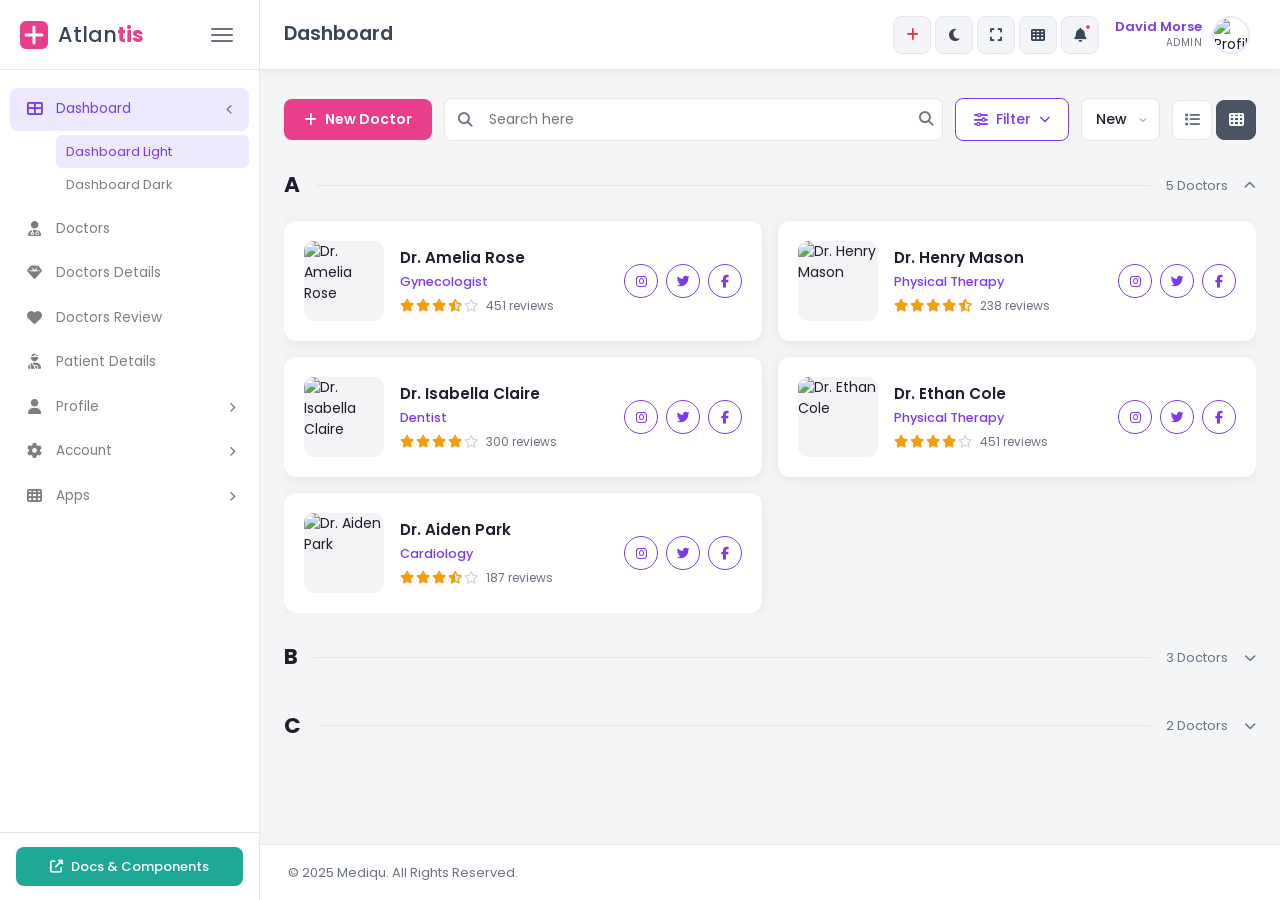
==== commit 619e529c: "Worked on the doctors-details page" ====
--- a/doctors.html
+++ b/doctors.html
@@ -1031,16 +1031,17 @@
           </li>
 
           <li class="nav-item">
-            <a href="#" class="nav-link">
+            <a href="doctors.html" class="nav-link">
               <span class="nav-icon"><i class="fas fa-user-md"></i></span>
               <span class="nav-label">Doctors</span>
             </a>
           </li>
 
           <li class="nav-item">
-            <a href="#" class="nav-link">
+             <a href="doctors-details.html" class="nav-link">
               <span class="nav-icon"><i class="fas fa-gem"></i></span>
               <span class="nav-label">Doctors Details</span>
+            </a>
             </a>
           </li>
 
